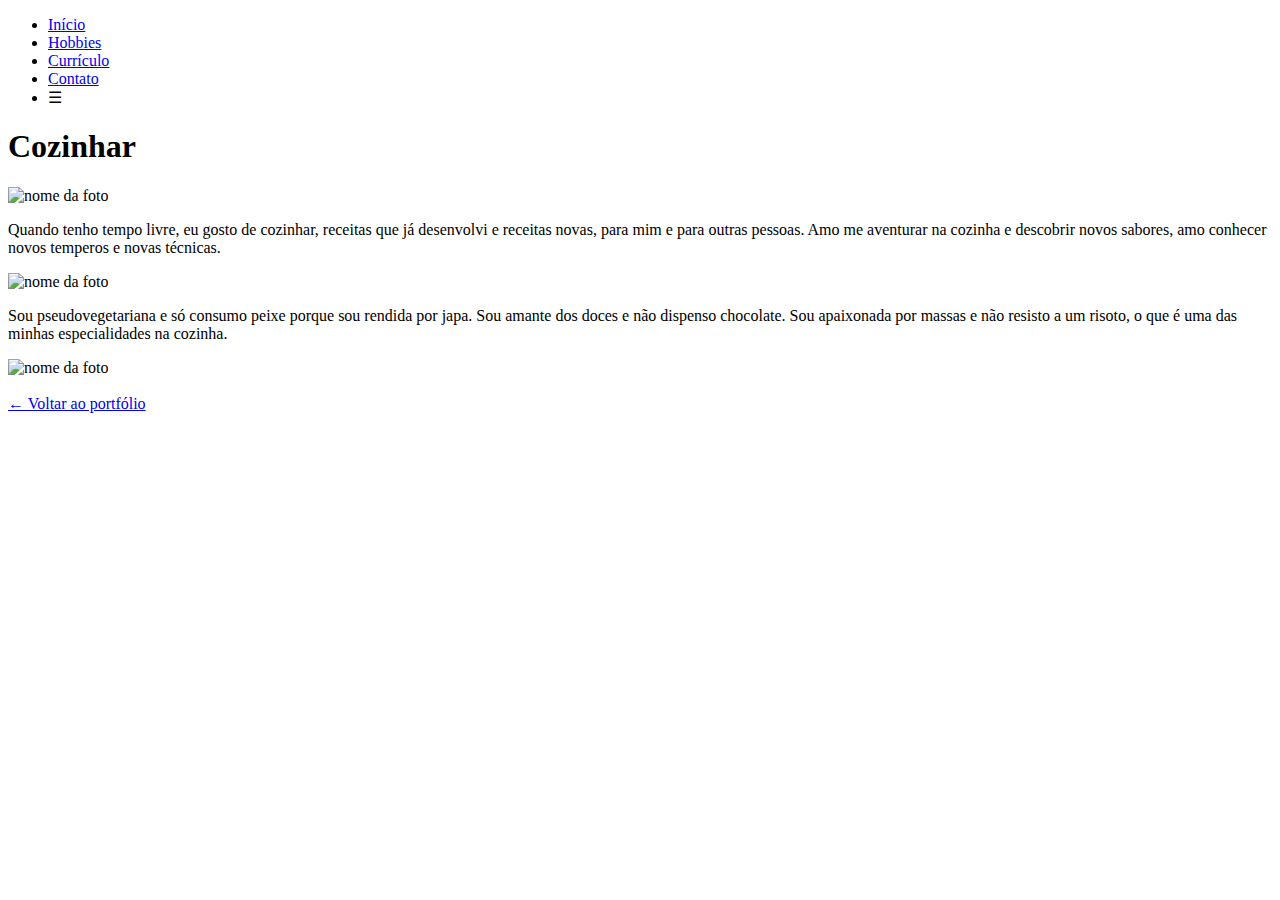
==== cozinhar.html @ 75517780 "Add files via upload" ====
<!DOCTYPE html>

<html>

	<head>
		<title>Hobbie - Cozinhar</title>

		<meta charset="utf-8">
		<link rel="stylesheet" href="css/styles.css">
		<link rel="preconnect" href="https://fonts.googleapis.com">
		<link rel="preconnect" href="https://fonts.gstatic.com" crossorigin>
		<link href="https://fonts.googleapis.com/css2?family=Ubuntu:wght@300;400&display=swap" rel="stylesheet">
		<script type="text/javascript" src="js/scripts.js"></script>

	</head>


	<body class="nome">

			<div id="navigation" class="navigation">
				<ul>
					<li><a href="index.html">Início</a></li>
					<li><a href="hobbies.html">Hobbies</a></li>
					<li><a href="curriculo.html">Currículo</a></li>
					<li><a href="contato.html">Contato</a></li>
					<li id="threeline-icon" class="threeline-icon" onclick="openNav()">&#9776;</li>
				</ul>
			</div>
						
			<div class="main">
				

				<h1>Cozinhar</h1>

				<img class="foto-nome" src="img/mexicana.jpeg" alt="nome da foto">

				<p> Quando tenho tempo livre, eu gosto de cozinhar, receitas que já desenvolvi e receitas novas, para mim e para outras pessoas. Amo me aventurar na cozinha e descobrir novos sabores, amo conhecer novos temperos e novas técnicas. </p>

				<img class="foto-nome" src="img/bolo.jpeg" alt="nome da foto">

				<p> Sou pseudovegetariana e só consumo peixe porque sou rendida por japa. Sou amante dos doces e não dispenso chocolate. Sou apaixonada por massas e não resisto a um risoto, o que é uma das minhas especialidades na cozinha.</p>

				<img class="foto-nome" src="img/risoto.jpeg" alt="nome da foto">

				<br><br>
				<a class="back-link" href="portfolio.html">&larr; Voltar ao portfólio<a>

			</div>	

			

	</body>

</html>
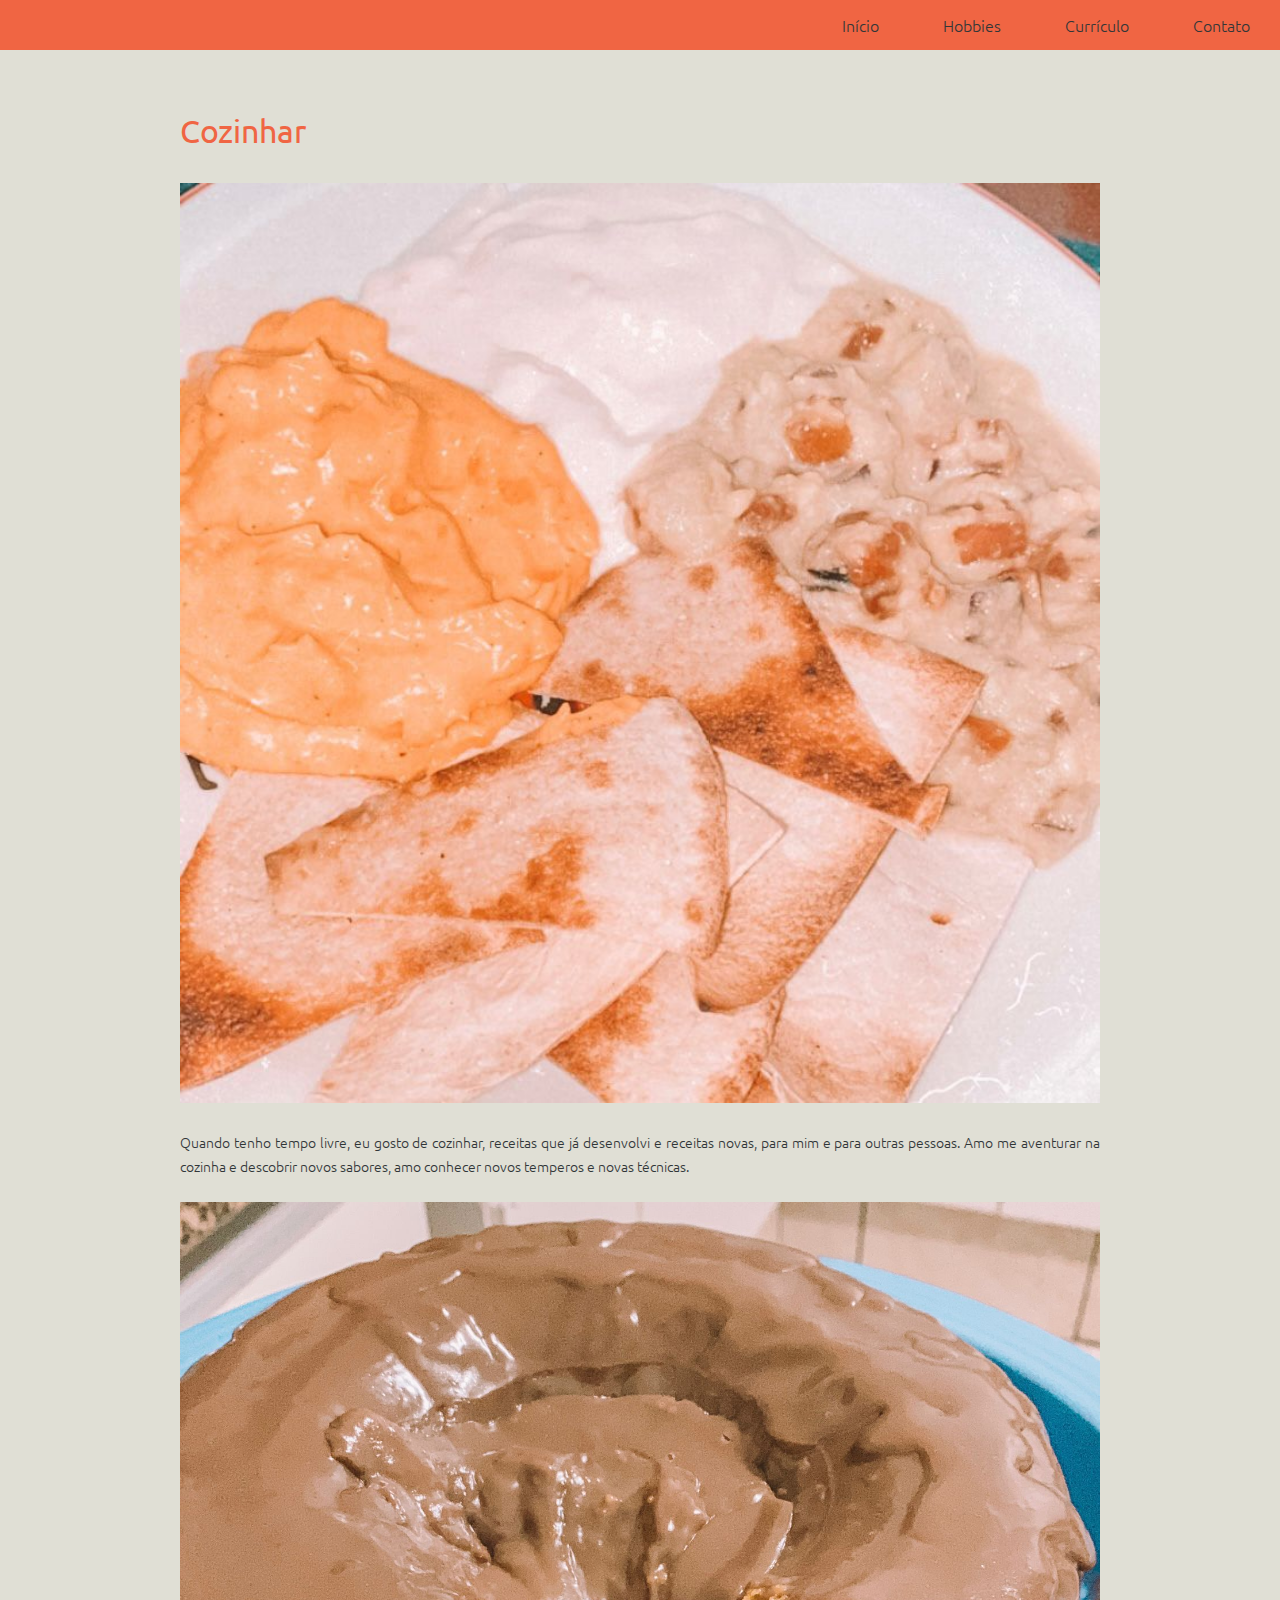
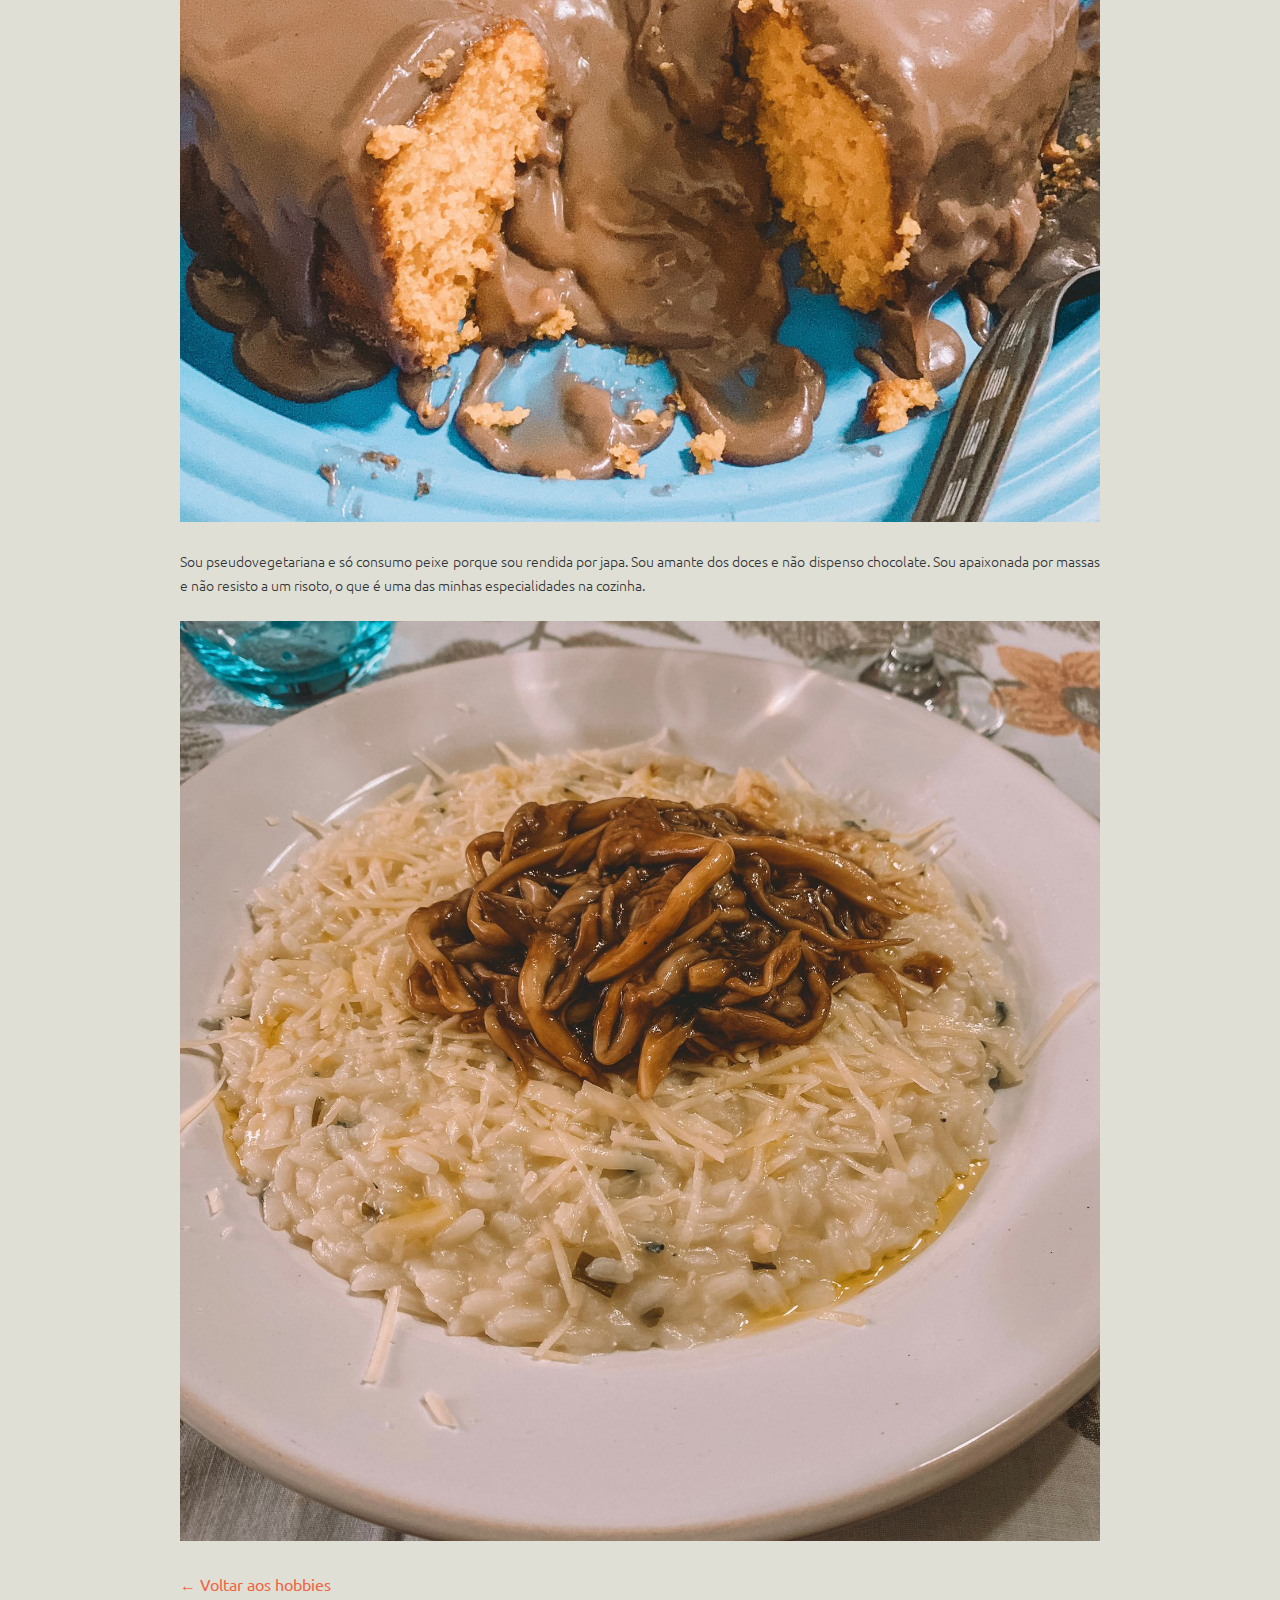
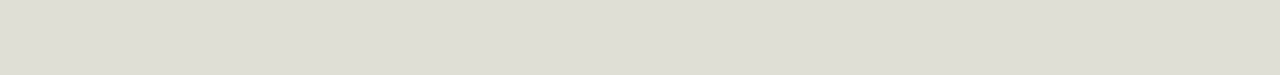
==== commit ca30227d: "commit erro" ====
--- a/cozinhar.html
+++ b/cozinhar.html
@@ -43,7 +43,7 @@
 				<img class="foto-nome" src="img/risoto.jpeg" alt="nome da foto">
 
 				<br><br>
-				<a class="back-link" href="portfolio.html">&larr; Voltar ao portfólio<a>
+				<a class="back-link" href="hobbies.html">&larr; Voltar aos hobbies<a>
 
 			</div>	
 
--- a/css/styles.css
+++ b/css/styles.css
@@ -0,0 +1,326 @@
+html, body {
+    margin: 0px;
+    padding: 0px;
+}
+
+.index {
+    background-color: #313638;
+    font-family: 'Ubuntu', sans-serif;
+}
+.navigation {
+    background-color: #F06543;
+    color: #313638;
+    height: 50px;
+}
+
+.navigation ul {
+    margin-top: 0px;
+    list-style: none;
+    padding-left: 0px;
+    text-align: right;
+    height: 50px;
+    animation: navegacao; 
+    animation-duration: 2s;
+}
+
+.navigation li {
+    display: inline-block;
+    padding-left: 30px;
+    padding-right: 30px;
+    line-height: 50px;
+    font-size: 16px;
+    font-weight: 300;
+}
+
+.navigation a {
+    color: #313638;
+    text-decoration: none;
+}
+
+.navigation a:hover {
+    color: #E0DFD5;
+}
+
+.navigation li.threeline-icon {
+    display: none;
+}
+
+.navigation li.threeline-icon:hover {
+    color: #E0DFD5;
+    cursor: pointer;
+}
+
+.capa {
+    color: #E0DFD5;
+}
+
+.capa span {
+    color: #F06543;
+    display: block;
+}
+
+.capa div {
+    display: inline-block;
+    height: 650px;
+}
+
+.profile-pic {
+    width: 45%;
+    text-align: center;
+    animation: profile-capa; 
+    animation-duration: 2s;
+}
+
+.profile-pic img {
+    width: 350px;
+    border-radius: 350px;
+    margin-top: 100px;
+}
+
+.profile-title {
+    vertical-align: top;
+    width: 54%;
+    animation: titulo-capa; 
+    animation-duration: 2s;
+}
+
+.profile-title h1 {
+    font-size: 58px;
+    margin-top: 180px;
+    /*text-transform: uppercase;*/
+    font-weight: 400;
+    line-height: 55px;
+}
+
+.profile-title h2 {
+    font-size: 18px;
+    font-weight: 300;
+    margin-top: -20px;
+}
+
+.curriculo {
+    background-color: #E0DFD5;
+    font-family: 'Ubuntu', sans-serif;
+}
+    
+.main {
+    padding-top: 40px;
+    padding-right: 180px;
+    padding-bottom: 80px;
+    padding-left: 180px;
+    animation: conteudo; 
+    animation-duration: 2s;
+}
+
+.img-curriculo {
+    float: right;
+    width: 350px;
+    margin-top: 50px;
+}
+
+.main h1 {
+    color: #F06543;
+    font-weight: 400;
+}
+
+.main h2 {
+    color: #F06543;
+    font-size: 18px;
+    font-weight: 400;
+    margin-top: 40px;
+}
+
+.main h3 {
+    color: #F06543;
+    font-size: 18px;
+    font-weight: 400;
+}
+
+.main p {
+    color: #313638;
+    font-size: 14px;
+    font-weight: 300;
+    line-height: 24px;
+    text-align: justify;
+}
+
+.contato {
+    background-color: #E0DFD5;
+    font-family: 'Ubuntu', sans-serif;
+}
+
+.img-redes {
+    width: 40px;
+    padding-right: 10px;
+}
+
+.hobbies {
+    background-color: #E0DFD5;
+    font-family: 'Ubuntu', sans-serif;
+}
+
+.miniatura {
+    width: 300px;
+    height: 300px;
+    display: inline-block;
+    margin-right: 20px;
+    margin-bottom: 20px;
+    background-size: contain;
+    overflow: hidden;
+}
+
+.miniatura a {
+    text-decoration: none;
+}
+
+.blackbox {
+    width: 100%;
+    height: 100%;
+    background-color: #313638;
+    opacity: 0;
+    padding-top: 140px;
+    transition: 1s;
+}
+
+.blackbox:hover {
+    opacity: 0.8;
+    transition: 1s;
+}
+
+.blackbox-text {
+    text-align: center;
+}
+
+.blackbox-text h1 {
+    font-size: 18px;
+    color: #E0DFD5;
+    margin-top: 0px;
+}
+
+.nome {
+    background-color: #E0DFD5;
+    font-family: 'Ubuntu', sans-serif;
+}
+
+.foto-nome {
+    width: 100%;
+    margin-bottom: 10px;
+    margin-top: 10px;
+}
+
+.back-link {
+    color: #F06543;
+    text-decoration: none;
+}
+
+.back-link:hover {
+    color: #313638;
+}
+
+@keyframes profile-capa {
+    0% {opacity: 0; transform: translate(0px,20px)}
+    100% {opacity: 1; transform: translate(0px,0px)}
+}
+
+@keyframes titulo-capa {
+    0% {opacity: 0; transform: translate(0px,-20px)}
+    100% {opacity: 1; transform: translate(0px,0px)}
+}
+
+@keyframes navegacao {
+    0% {opacity: 0}
+    100% {opacity: 1}
+}
+
+@keyframes conteudo {
+    0% {opacity: 0; transform: translate(-20px,0px)}
+    100% {opacity: 1; transform: translate(0px,0px)}
+}
+
+@media (max-width: 1000px) {
+    .navigation li {
+        display: none;
+    }
+
+    .navigation li.threeline-icon {
+        display: inline-block;
+    }
+
+    .capa div {
+        display: block;
+        height: auto;
+    }
+
+    .profile-pic {
+        width: 100%;
+    }
+
+    .profile-pic img {
+        margin-top: 10px;
+        max-width: 80%;
+    }
+
+    .profile-title {
+        width: 100%;
+    }
+
+    .profile-title h1 {
+        text-align: center;
+        margin-top: 10px;
+        margin-left: 20px;
+        margin-right: 20px;
+        font-size: 40px;
+        line-height: 40px;
+    }
+
+    .profile-title h2 {
+        text-align: center;
+        margin-left: 20px;
+        margin-right: 20px;
+    }
+
+    .main {
+        padding-top: 10px;
+        padding-right: 5%;
+        padding-bottom: 40px;
+        padding-left: 5%;
+    }
+
+    .main p {
+        text-align: left;
+        line-height: 30px;
+    }
+
+    .img-curriculo {
+        max-width: 100%;
+        margin-right: 0px;
+        float: none;
+    }
+
+    .miniatura {
+        max-width: 100%;
+        background-size: auto 100%;
+    }
+
+    .blackbox {
+        opacity: 0.8;
+    }
+
+    .menu-js {
+        height: auto;
+    }
+
+    .menu-js ul {
+        height: auto;
+        text-align: center;
+        padding-left: 15%;
+        padding-right: 15%;
+    }
+
+    .menu-js li {
+        display: block;
+        border-bottom: solid #313638 1px;
+        width: 100%;
+        padding: 0px;
+    }
+}